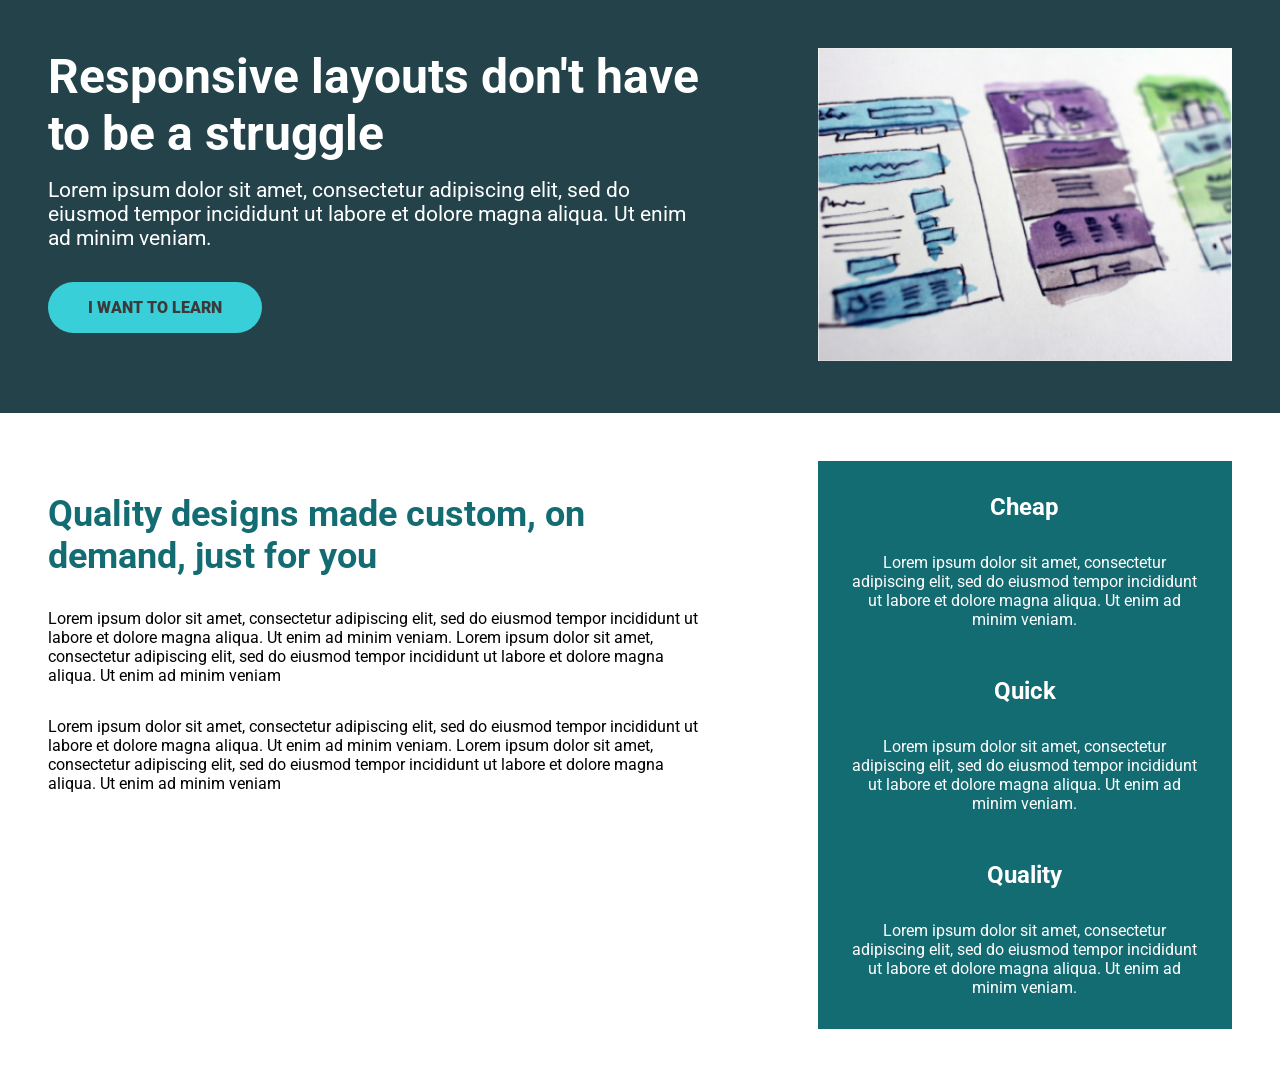
==== flexbox-challenge02/index.html @ f84862ca "complete flexbox challenge02" ====
<!doctype html>
<html lang="en">
  <head>
    <meta charset="UTF-8" />
    <meta
      name="viewport"
      content="width=device-width, initial-scale=1.0" />
    <link
      rel="stylesheet"
      href="styles.css" />
    <link
      rel="preconnect"
      href="https://fonts.googleapis.com" />
    <link
      rel="preconnect"
      href="https://fonts.gstatic.com"
      crossorigin />
    <link
      href="https://fonts.googleapis.com/css2?family=Fraunces:ital,opsz,wght@0,9..144,100..900;1,9..144,100..900&family=Montserrat:ital,wght@0,100..900;1,100..900&family=Roboto:ital,wght@0,100..900;1,100..900&display=swap"
      rel="stylesheet" />
    <title>
      Conquering Responsive Layouts - Kenvin Powell
    </title>
  </head>
  <body>
    <section class="hero">
      <div class="container">
        <div class="hero__text">
          <h1>
            Responsive layouts don't have to be a struggle
          </h1>
          <p>
            Lorem ipsum dolor sit amet, consectetur
            adipiscing elit, sed do eiusmod tempor
            incididunt ut labore et dolore magna aliqua. Ut
            enim ad minim veniam.
          </p>
          <a href="https://www.google.com">
            I want to learn
          </a>
        </div>
        <div class="hero__image">
          <img
            src="hero-img.jpg"
            alt="hero image" />
        </div>
      </div>
    </section>
    <main class="main">
      <div class="container">
        <div class="main-col-1">
          <h2>
            Quality designs made custom, on demand, just for
            you
          </h2>
          <p>
            Lorem ipsum dolor sit amet, consectetur
            adipiscing elit, sed do eiusmod tempor
            incididunt ut labore et dolore magna aliqua. Ut
            enim ad minim veniam. Lorem ipsum dolor sit
            amet, consectetur adipiscing elit, sed do
            eiusmod tempor incididunt ut labore et dolore
            magna aliqua. Ut enim ad minim veniam
          </p>
          <p>
            Lorem ipsum dolor sit amet, consectetur
            adipiscing elit, sed do eiusmod tempor
            incididunt ut labore et dolore magna aliqua. Ut
            enim ad minim veniam. Lorem ipsum dolor sit
            amet, consectetur adipiscing elit, sed do
            eiusmod tempor incididunt ut labore et dolore
            magna aliqua. Ut enim ad minim veniam
          </p>
        </div>
        <div class="main-col-2">
          <div class="feature">
            <h2>Cheap</h2>
            <p>
              Lorem ipsum dolor sit amet, consectetur
              adipiscing elit, sed do eiusmod tempor
              incididunt ut labore et dolore magna aliqua.
              Ut enim ad minim veniam.
            </p>
          </div>
          <div class="feature">
            <h2>Quick</h2>
            <p>
              Lorem ipsum dolor sit amet, consectetur
              adipiscing elit, sed do eiusmod tempor
              incididunt ut labore et dolore magna aliqua.
              Ut enim ad minim veniam.
            </p>
          </div>
          <div class="feature">
            <h2>Quality</h2>
            <p>
              Lorem ipsum dolor sit amet, consectetur
              adipiscing elit, sed do eiusmod tempor
              incididunt ut labore et dolore magna aliqua.
              Ut enim ad minim veniam.
            </p>
          </div>
        </div>
      </div>
    </main>
  </body>
</html>
---- flexbox-challenge02/styles.css ----
* {
  font-family: Roboto, sans-serif;
  margin: 0;
  padding: 0;
  box-sizing: border-box;
}

.container {
  display: flex;
  padding: 3rem;
  justify-content: space-between;
}

.hero {
  background-color: #23424a;

  .hero__text {
    width: 55%;
    color: #fff;

    h1 {
      font-size: 3rem;
    }

    p {
      margin-top: 1rem;
      font-size: 1.3125rem;
    }

    a {
      display: inline-block;
      text-decoration: none;
      background-color: #38cfd9;
      padding: 1rem 2.5rem;
      color: #3a3a3a;
      margin-top: 2rem;
      border-radius: 100px;
      text-transform: uppercase;
      font-weight: 900;
    }

    a:hover {
      background-color: #136c72;
    }
  }

  .hero__image {
    width: 35%;

    img {
      width: 100%;
    }
  }
}

.main {
  .main-col-1 {
    width: 55%;
    padding: 2rem 0;
    h2 {
      font-size: 2.25rem;
      color: #136c72;
    }

    p {
      margin-top: 2rem;
    }
  }

  .main-col-2 {
    width: 35%;
    display: flex;
    flex-direction: column;
    padding: 2rem;
    background-color: #136c72;
    color: white;
    gap: 3rem;
    text-align: center;

    p {
      margin-top: 2rem;
    }
  }
}
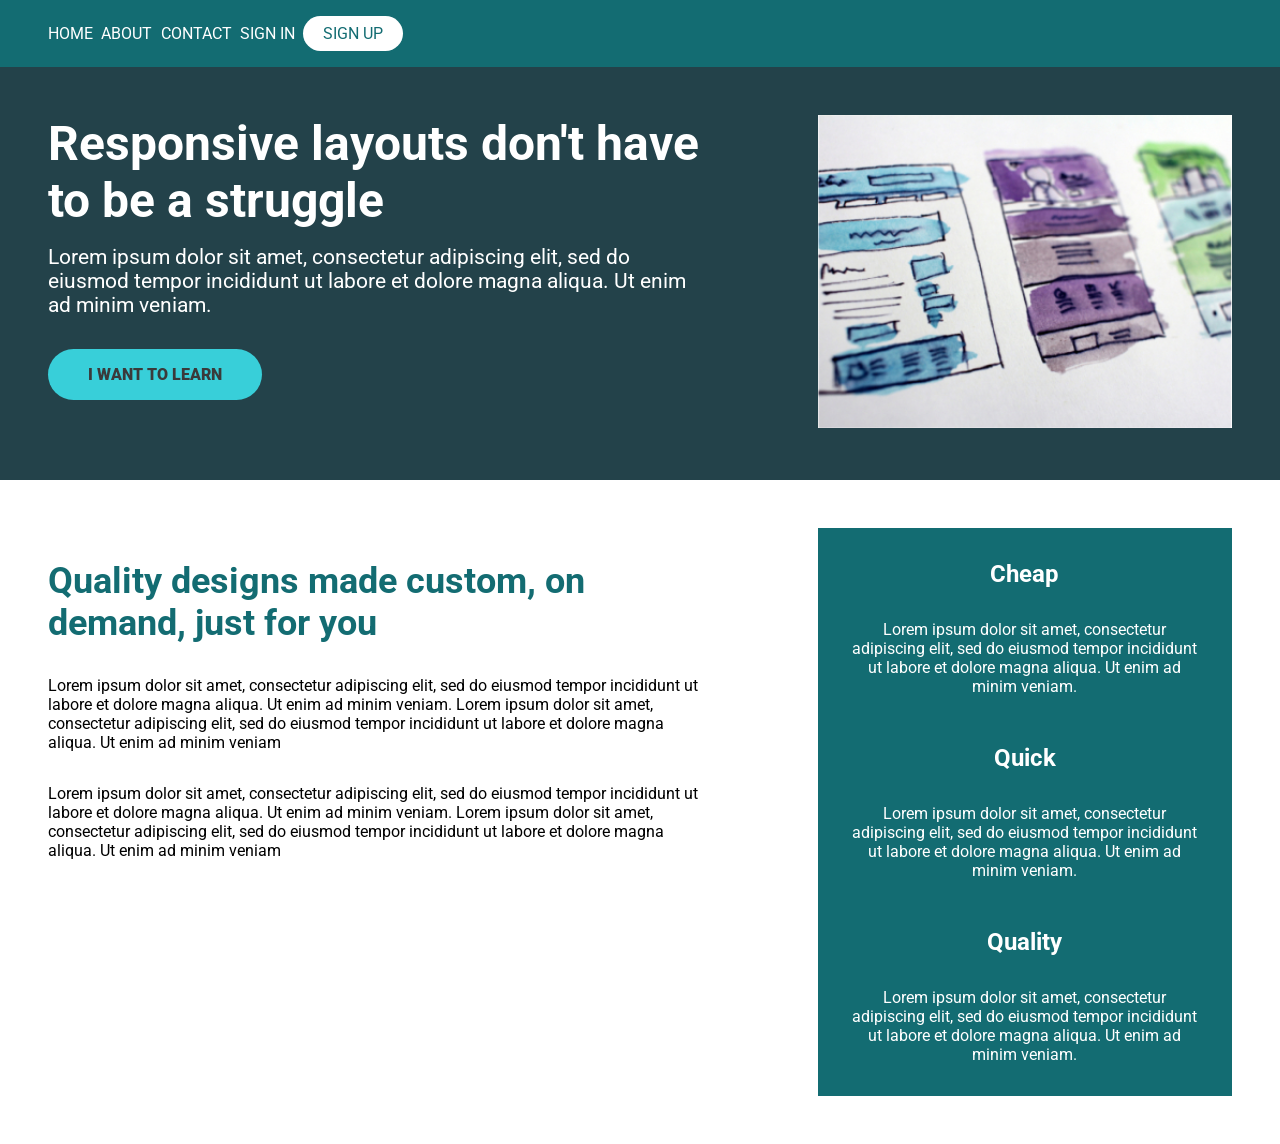
==== commit a2b8a038: "finish flexbox challenge 3" ====
--- a/flexbox-challenge02/index.html
+++ b/flexbox-challenge02/index.html
@@ -23,6 +23,35 @@
     </title>
   </head>
   <body>
+    <nav>
+      <div class="nav__list">
+        <a
+          href="#"
+          class="nav__link">
+          home
+        </a>
+        <a
+          href=""
+          class="nav__link">
+          about
+        </a>
+        <a
+          href=""
+          class="nav__link">
+          contact
+        </a>
+        <a
+          href=""
+          class="nav__link">
+          sign in
+        </a>
+        <a
+          href=""
+          class="nav__link">
+          sign up
+        </a>
+      </div>
+    </nav>
     <section class="hero">
       <div class="container">
         <div class="hero__text">
--- a/flexbox-challenge02/styles.css
+++ b/flexbox-challenge02/styles.css
@@ -82,3 +82,35 @@
     }
   }
 }
+
+nav {
+  padding: 1rem 3rem;
+  background-color: #136c72;
+
+  .nav__list {
+    max-width: 30%;
+    display: flex;
+    justify-content: space-between;
+    align-items: center;
+  }
+
+  .nav__link {
+    display: inline-block;
+    color: #fff;
+    text-decoration: none;
+    text-transform: uppercase;
+    &:hover {
+      color: #38cfd9;
+    }
+  }
+
+  .nav__link:last-child {
+    background-color: #fff;
+    color: #136c72;
+    padding: 0.5rem 1.25rem;
+    border-radius: 100px;
+    &:hover {
+      color: #38cfd9;
+    }
+  }
+}
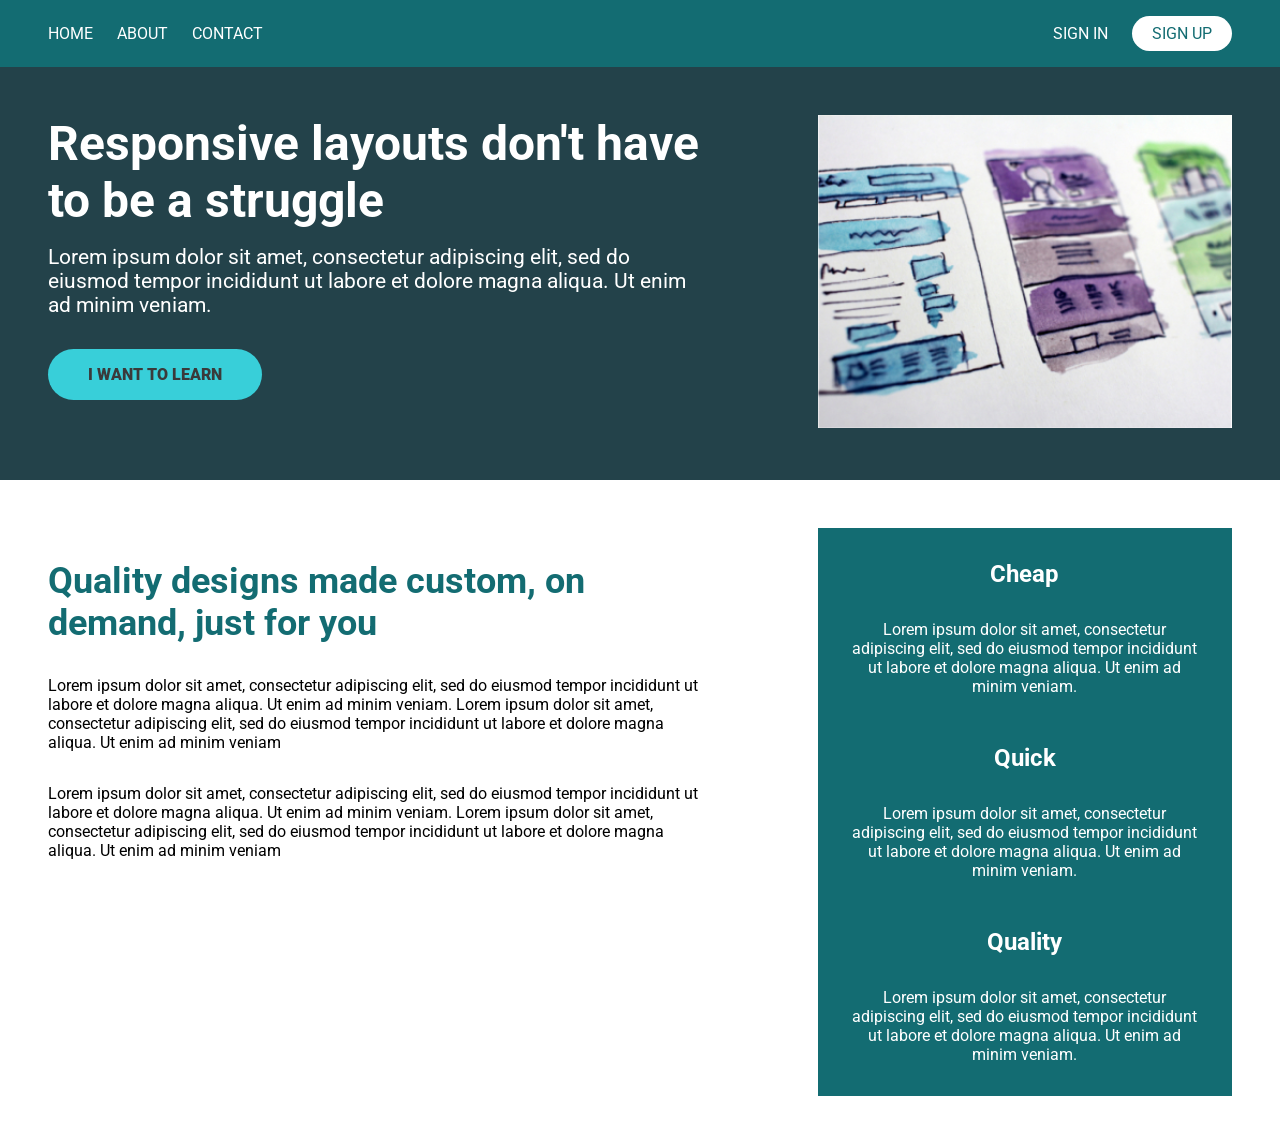
==== commit 5013c857: "restructure html and rewrite css" ====
--- a/flexbox-challenge02/index.html
+++ b/flexbox-challenge02/index.html
@@ -23,35 +23,29 @@
     </title>
   </head>
   <body>
-    <nav>
-      <div class="nav__list">
-        <a
-          href="#"
-          class="nav__link">
-          home
-        </a>
-        <a
-          href=""
-          class="nav__link">
-          about
-        </a>
-        <a
-          href=""
-          class="nav__link">
-          contact
-        </a>
-        <a
-          href=""
-          class="nav__link">
-          sign in
-        </a>
-        <a
-          href=""
-          class="nav__link">
-          sign up
-        </a>
+    <header>
+      <div class="container">
+        <nav class="nav">
+          <ul class="nav__list">
+            <li class="nav__item">
+              <a href="#">home</a>
+            </li>
+            <li class="nav__item">
+              <a href="#">about</a>
+            </li>
+            <li class="nav__item">
+              <a href="#">contact</a>
+            </li>
+            <li class="nav__item push-right">
+              <a href="#">sign in</a>
+            </li>
+            <li class="nav__item">
+              <a href="#">sign up</a>
+            </li>
+          </ul>
+        </nav>
       </div>
-    </nav>
+    </header>
     <section class="hero">
       <div class="container">
         <div class="hero__text">
--- a/flexbox-challenge02/styles.css
+++ b/flexbox-challenge02/styles.css
@@ -7,13 +7,13 @@
 
 .container {
   display: flex;
-  padding: 3rem;
+  padding: 0 3rem;
   justify-content: space-between;
 }
 
 .hero {
   background-color: #23424a;
-
+  padding: 3rem 0;
   .hero__text {
     width: 55%;
     color: #fff;
@@ -54,6 +54,7 @@
 }
 
 .main {
+  padding: 3rem 0;
   .main-col-1 {
     width: 55%;
     padding: 2rem 0;
@@ -82,35 +83,34 @@
     }
   }
 }
+header {
+  background-color: #136c72;
+}
 
 nav {
-  padding: 1rem 3rem;
-  background-color: #136c72;
+  width: 100%;
+  .nav__list {
+    width: 100%;
+    padding: 1.5rem 0;
+    list-style: none;
+    display: flex;
+    gap: 1.5rem;
 
-  .nav__list {
-    max-width: 30%;
-    display: flex;
-    justify-content: space-between;
-    align-items: center;
-  }
+    .nav__item a {
+      text-decoration: none;
+      color: #fff;
+      text-transform: uppercase;
+    }
 
-  .nav__link {
-    display: inline-block;
-    color: #fff;
-    text-decoration: none;
-    text-transform: uppercase;
-    &:hover {
-      color: #38cfd9;
+    .nav__item:last-child a {
+      color: #136c72;
+      background-color: #fff;
+      padding: 0.5rem 1.25rem;
+      border-radius: 100px;
     }
-  }
 
-  .nav__link:last-child {
-    background-color: #fff;
-    color: #136c72;
-    padding: 0.5rem 1.25rem;
-    border-radius: 100px;
-    &:hover {
-      color: #38cfd9;
+    .nav__item.push-right {
+      margin-left: auto;
     }
   }
 }
